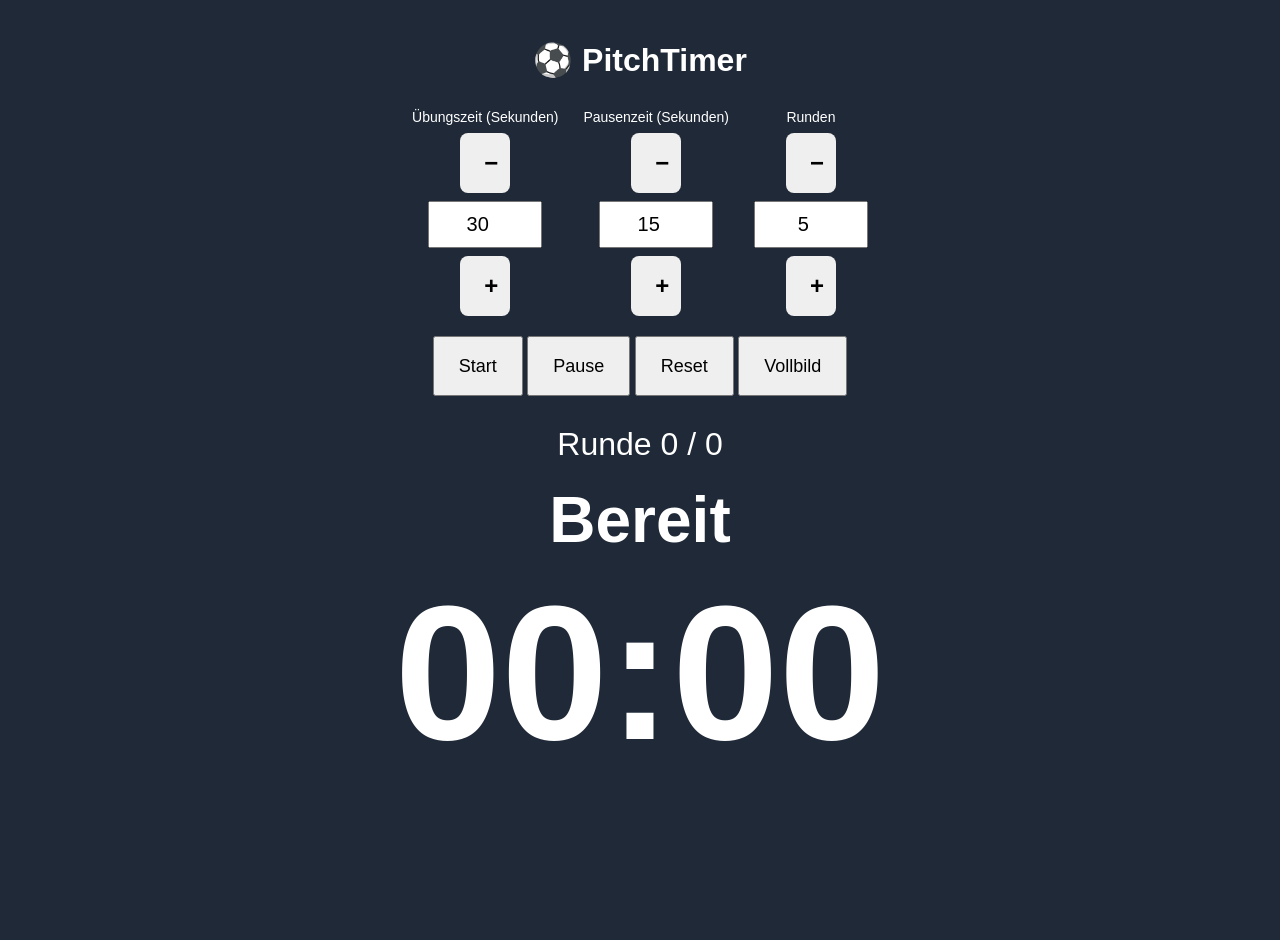
==== index.html @ 54669cc7 "Rename pitchtimer.html to index.html" ====
<!DOCTYPE html>
<html lang="de">
<head>
<meta name="theme-color" content="#16a34a">

<meta name="apple-mobile-web-app-capable" content="yes">

<meta name="apple-mobile-web-app-status-bar-style" content="black">

<meta name="apple-mobile-web-app-title" content="PitchTimer">

<link rel="manifest" href="manifest.json">
    <meta charset="UTF-8">
    <meta name="viewport" content="width=device-width, initial-scale=1.0">
    <title>PitchTimer ⚽</title>

    <link rel="stylesheet" href="style.css">
</head>
<body>

    <h1>⚽ PitchTimer</h1>

  <div class="settings">

    <div class="control">
        <label>Übungszeit (Sekunden)</label>

        <div class="input-group">
            <button type="button" onclick="changeValue('exerciseTime', -5)">−</button>

            <input id="exerciseTime" type="number" value="30">

            <button type="button" onclick="changeValue('exerciseTime', 5)">+</button>
        </div>
    </div>

    <div class="control">
        <label>Pausenzeit (Sekunden)</label>

        <div class="input-group">
            <button type="button" onclick="changeValue('pauseTime', -5)">−</button>

            <input id="pauseTime" type="number" value="15">

            <button type="button" onclick="changeValue('pauseTime', 5)">+</button>
        </div>
    </div>

    <div class="control">
        <label>Runden</label>

        <div class="input-group">
            <button type="button" onclick="changeValue('rounds', -1)">−</button>

            <input id="rounds" type="number" value="5">

            <button type="button" onclick="changeValue('rounds', 1)">+</button>
        </div>
    </div>

</div>

    <div class="buttons">
        <button onclick="startTimer()">Start</button>
        <button onclick="pauseTimer()">Pause</button>
        <button onclick="resetTimer()">Reset</button>
        <button onclick="toggleFullscreen()">Vollbild</button>
    </div>

    <div id="round">Runde 0 / 0</div>

    <div id="status">Bereit</div>

    <div id="timer">00:00</div>

    <div id="nextAction"></div>

    <script src="script.js"></script>

</body>
</html>
---- style.css ----
* html {
    touch-action: manipulation;
}

body {
    min-height: 100vh;
    overflow-x: hidden;
}

{
    box-sizing: border-box;
}

body {
    margin: 0;
    padding: 20px;
    font-family: Arial, sans-serif;
    text-align: center;

    background: #1f2937;
    color: white;

    transition: background 0.4s ease;
}

h1 {
    margin-bottom: 30px;
}

.settings {
    display: flex;
    justify-content: center;
    gap: 25px;
    flex-wrap: wrap;

    margin-bottom: 20px;
}

.settings div {
    display: flex;
    flex-direction: column;
}

label {
    margin-bottom: 8px;
    font-size: 14px;
}

input {
    width: 90px;
    padding: 10px;
    font-size: 20px;
    text-align: center;
}

.buttons {
    margin-top: 20px;
}

button {
    min-height: 60px;

    padding: 14px 24px;

    font-size: 18px;

    touch-action: manipulation;
}

button:hover {
    opacity: 0.9;
}

#round {
    margin-top: 30px;
    font-size: 2rem;
}

#status {
    font-size: 8vw;
    font-weight: bold;
    margin-top: 20px;
}

#timer {
    font-size: 18vw;
    font-weight: bold;

    margin-top: 20px;
    line-height: 1;
}

#nextAction {
    font-size: 1.6rem;
    margin-top: 15px;
}

.exercise {
    color: #ffffff;
}

.pause {
    color: #ffffff;
}

.warning {
    color: #ff0000;
}

.blink {
    animation: blink 1s infinite;
}

@keyframes blink {
    50% {
        opacity: 0.2;
    }
}

@media(max-width:700px){

    #timer {
        font-size: 25vw;
    }

    #status {
        font-size: 12vw;
    }

    button {
        width: 100%;
        margin-top: 10px;
    }

}
.control {
    display: flex;
    flex-direction: column;
    align-items: center;
}

.input-group {
    display: flex;
    align-items: center;
    gap: 8px;
}

.input-group button {
    width: 50px;
    height: 50px;

    font-size: 24px;
    font-weight: bold;

    border: none;
    border-radius: 8px;

    cursor: pointer;
}

.input-group input {
    width: 90px;
    text-align: center;
}
@media (orientation: landscape) {

    #timer {
        font-size: 15vw;
    }

    #status {
        font-size: 5vw;
    }

}
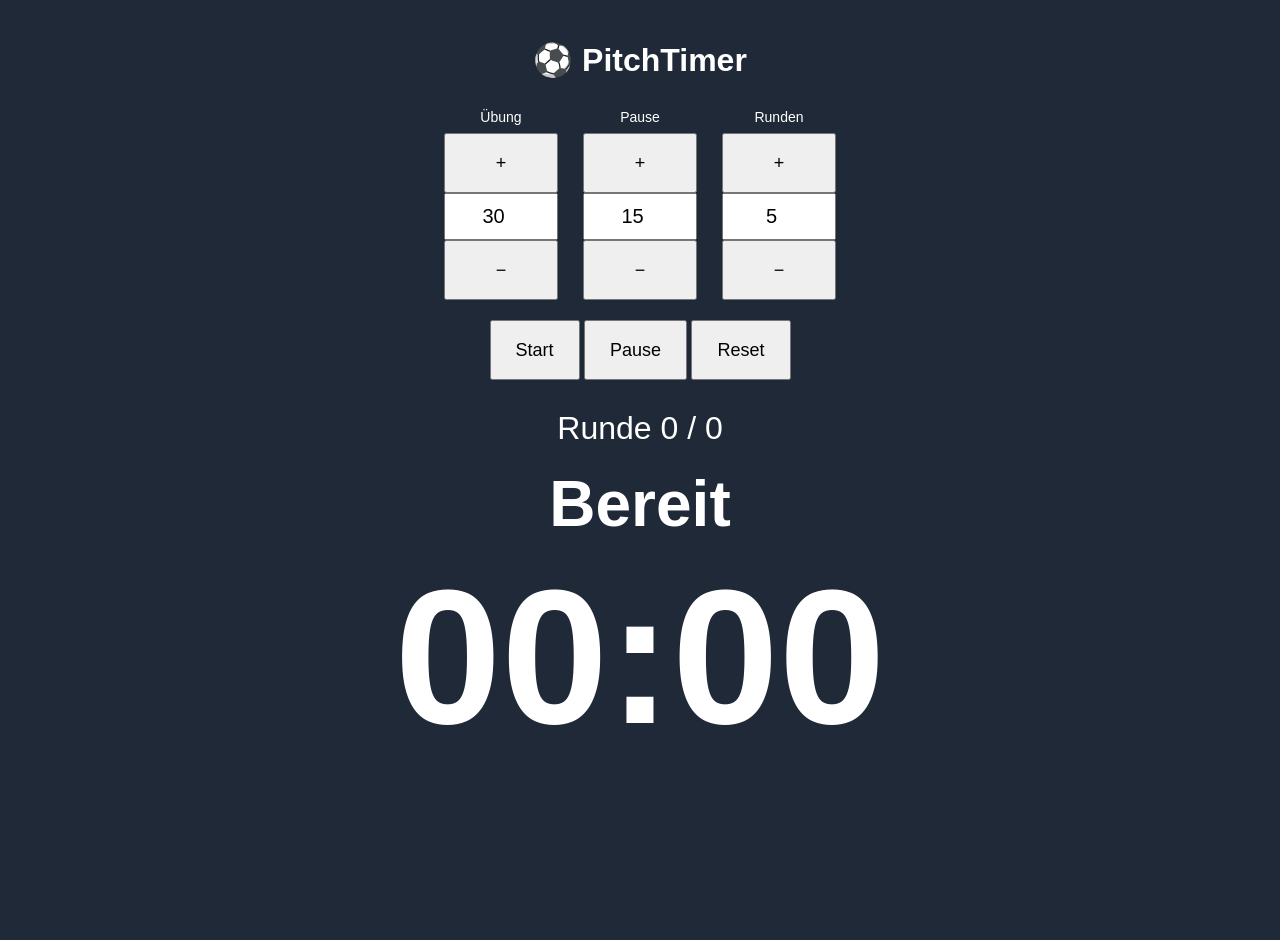
==== commit d71dd047: "Update index.html" ====
--- a/index.html
+++ b/index.html
@@ -1,81 +1,138 @@
 <!DOCTYPE html>
 <html lang="de">
+
 <head>
-<meta name="theme-color" content="#16a34a">
-
-<meta name="apple-mobile-web-app-capable" content="yes">
-
-<meta name="apple-mobile-web-app-status-bar-style" content="black">
-
-<meta name="apple-mobile-web-app-title" content="PitchTimer">
-
-<link rel="manifest" href="manifest.json">
     <meta charset="UTF-8">
     <meta name="viewport" content="width=device-width, initial-scale=1.0">
+    <meta name="theme-color" content="#16a34a">
+
+    <link rel="manifest" href="manifest.json">
+    <link rel="stylesheet" href="style.css">
+
     <title>PitchTimer ⚽</title>
+</head>
 
-    <link rel="stylesheet" href="style.css">
-</head>
 <body>
 
     <h1>⚽ PitchTimer</h1>
 
-  <div class="settings">
+    <div class="settings">
 
-    <div class="control">
-        <label>Übungszeit (Sekunden)</label>
+        <div class="control">
 
-        <div class="input-group">
-            <button type="button" onclick="changeValue('exerciseTime', -5)">−</button>
+            <label>Übung</label>
 
-            <input id="exerciseTime" type="number" value="30">
+            <div class="input-vertical">
 
-            <button type="button" onclick="changeValue('exerciseTime', 5)">+</button>
+                <button
+                    type="button"
+                    onclick="changeValue('exerciseTime', 5)">
+                    +
+                </button>
+
+                <input
+                    id="exerciseTime"
+                    type="number"
+                    value="30">
+
+                <button
+                    type="button"
+                    onclick="changeValue('exerciseTime', -5)">
+                    −
+                </button>
+
+            </div>
+
         </div>
+
+        <div class="control">
+
+            <label>Pause</label>
+
+            <div class="input-vertical">
+
+                <button
+                    type="button"
+                    onclick="changeValue('pauseTime', 5)">
+                    +
+                </button>
+
+                <input
+                    id="pauseTime"
+                    type="number"
+                    value="15">
+
+                <button
+                    type="button"
+                    onclick="changeValue('pauseTime', -5)">
+                    −
+                </button>
+
+            </div>
+
+        </div>
+
+        <div class="control">
+
+            <label>Runden</label>
+
+            <div class="input-vertical">
+
+                <button
+                    type="button"
+                    onclick="changeValue('rounds', 1)">
+                    +
+                </button>
+
+                <input
+                    id="rounds"
+                    type="number"
+                    value="5">
+
+                <button
+                    type="button"
+                    onclick="changeValue('rounds', -1)">
+                    −
+                </button>
+
+            </div>
+
+        </div>
+
     </div>
 
-    <div class="control">
-        <label>Pausenzeit (Sekunden)</label>
+    <div class="buttons">
 
-        <div class="input-group">
-            <button type="button" onclick="changeValue('pauseTime', -5)">−</button>
+        <button onclick="startTimer()">
+            Start
+        </button>
 
-            <input id="pauseTime" type="number" value="15">
+        <button onclick="pauseTimer()">
+            Pause
+        </button>
 
-            <button type="button" onclick="changeValue('pauseTime', 5)">+</button>
-        </div>
+        <button onclick="resetTimer()">
+            Reset
+        </button>
+
     </div>
 
-    <div class="control">
-        <label>Runden</label>
-
-        <div class="input-group">
-            <button type="button" onclick="changeValue('rounds', -1)">−</button>
-
-            <input id="rounds" type="number" value="5">
-
-            <button type="button" onclick="changeValue('rounds', 1)">+</button>
-        </div>
+    <div id="round">
+        Runde 0 / 0
     </div>
 
-</div>
-
-    <div class="buttons">
-        <button onclick="startTimer()">Start</button>
-        <button onclick="pauseTimer()">Pause</button>
-        <button onclick="resetTimer()">Reset</button>
-        <button onclick="toggleFullscreen()">Vollbild</button>
+    <div id="status">
+        Bereit
     </div>
 
-    <div id="round">Runde 0 / 0</div>
-
-    <div id="status">Bereit</div>
-
-    <div id="timer">00:00</div>
+    <div id="timer">
+        00:00
+    </div>
 
     <div id="nextAction"></div>
 
     <script src="script.js"></script>
 
 </body>
+
 </html>
